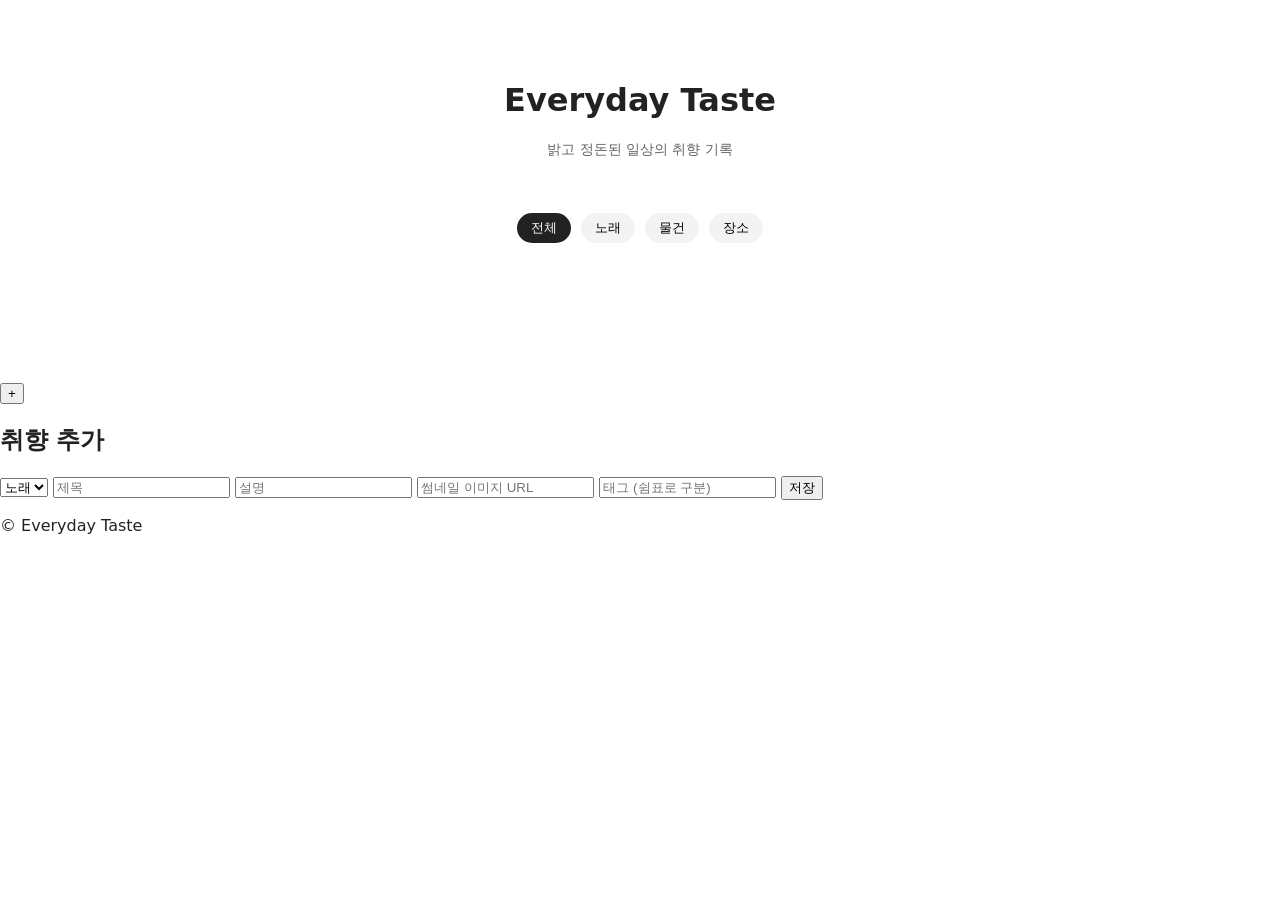
==== index.html @ 3a54d294 "Update index.html" ====
<!DOCTYPE html>
<html lang="ko">
<head>
  <meta charset="UTF-8" />
  <title>Everyday Taste</title>
  <meta name="viewport" content="width=device-width, initial-scale=1.0" />
  <link rel="stylesheet" href="style.css" />
</head>
<body>

<header>
  <h1>Everyday Taste</h1>
  <p class="subtitle">밝고 정돈된 일상의 취향 기록</p>
</header>

<main>

  <div class="filter-buttons">
    <button data-filter="all" class="active">전체</button>
    <button data-filter="music">노래</button>
    <button data-filter="item">물건</button>
    <button data-filter="place">장소</button>
  </div>

  <div class="tag-filters" id="tagFilters"></div>
  <div class="card-grid" id="cardGrid"></div>
<button id="addButton">+</button>

<div id="addModal" class="modal hidden">
  <div class="modal-content">
    <h2>취향 추가</h2>

    <select id="typeInput">
      <option value="music">노래</option>
      <option value="item">물건</option>
      <option value="place">장소</option>
    </select>

    <input id="titleInput" placeholder="제목" />
    <input id="descInput" placeholder="설명" />
    <input id="thumbInput" placeholder="썸네일 이미지 URL" />
    <input id="tagsInput" placeholder="태그 (쉼표로 구분)" />

    <button id="saveTaste">저장</button>
  </div>
</div>

</main>

<footer>
  <p>© Everyday Taste</p>
</footer>

<script src="script.js"></script>
</body>
</html>
---- style.css ----
* {
  box-sizing: border-box;
}

body {
  margin: 0;
  font-family: system-ui, sans-serif;
  background: #ffffff;
  color: #222;
}

header {
  text-align: center;
  padding: 60px 20px 40px;
}

.subtitle {
  color: #666;
  font-size: 14px;
}

.filter-buttons,
.tag-filters {
  display: flex;
  justify-content: center;
  gap: 10px;
  flex-wrap: wrap;
  margin-bottom: 30px;
}

.filter-buttons button,
.tag-filters button {
  border: none;
  padding: 6px 14px;
  border-radius: 20px;
  background: #f3f3f3;
  cursor: pointer;
  font-size: 13px;
}

button.active {
  background: #222;
  color: #fff;
}

.card-grid {
  max-width: 1000px;
  margin: 0 auto;
  padding: 0 20px 80px;
  display: grid;
  grid-template-columns: repeat(auto-fill, minmax(220px, 1fr));
  gap: 30px;
}

.card {
  background: #fafafa;
  border-radius: 16px;
  padding: 16px;
  cursor: pointer;
}

.card img {
  width: 100%;
  aspect-ratio: 1 / 1;
  object-fit: cover;
  border-radius: 12px;
}

.card h3 {
  margin: 12px 0 6px;
  font-size: 15px;
}

.card p {
  margin: 0;
  font-size: 13px;
  color: #555;
}

.tags span {
  font-size: 12px;
  color: #777;
  margin-right: 6px;
}
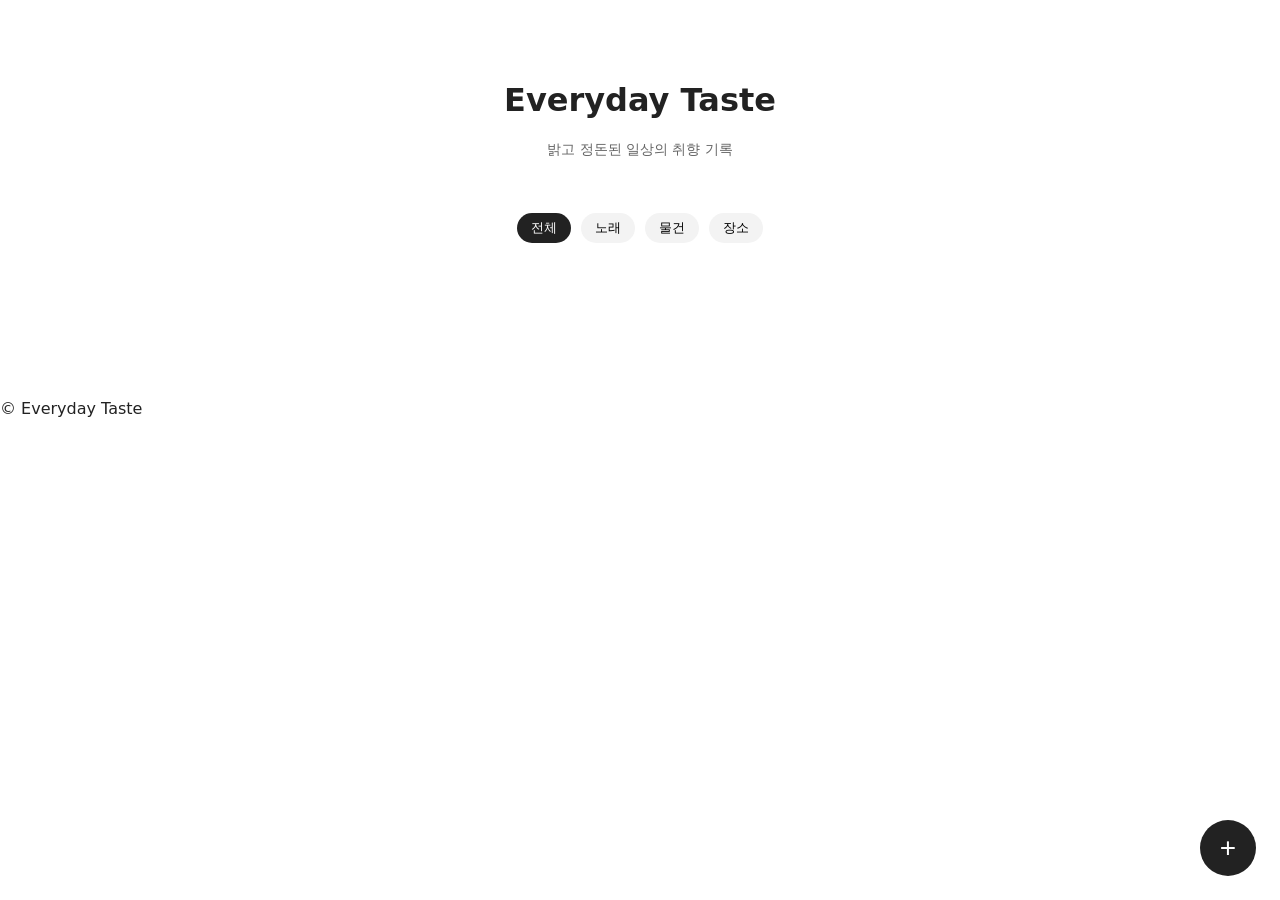
==== commit 0217ecd8: "Update index.html" ====
--- a/index.html
+++ b/index.html
@@ -55,3 +55,4 @@
 </body>
 </html>
 
+
--- a/style.css
+++ b/style.css
@@ -82,3 +82,45 @@
   color: #777;
   margin-right: 6px;
 }
+#addButton {
+  position: fixed;
+  right: 24px;
+  bottom: 24px;
+  width: 56px;
+  height: 56px;
+  border-radius: 50%;
+  border: none;
+  background: #222;
+  color: white;
+  font-size: 28px;
+  cursor: pointer;
+}
+
+.modal {
+  position: fixed;
+  inset: 0;
+  background: rgba(0,0,0,0.4);
+  display: flex;
+  justify-content: center;
+  align-items: center;
+}
+
+.hidden {
+  display: none;
+}
+
+.modal-content {
+  background: white;
+  padding: 24px;
+  border-radius: 16px;
+  width: 300px;
+  display: flex;
+  flex-direction: column;
+  gap: 10px;
+}
+
+.modal-content input,
+.modal-content select {
+  padding: 8px;
+  font-size: 14px;
+}
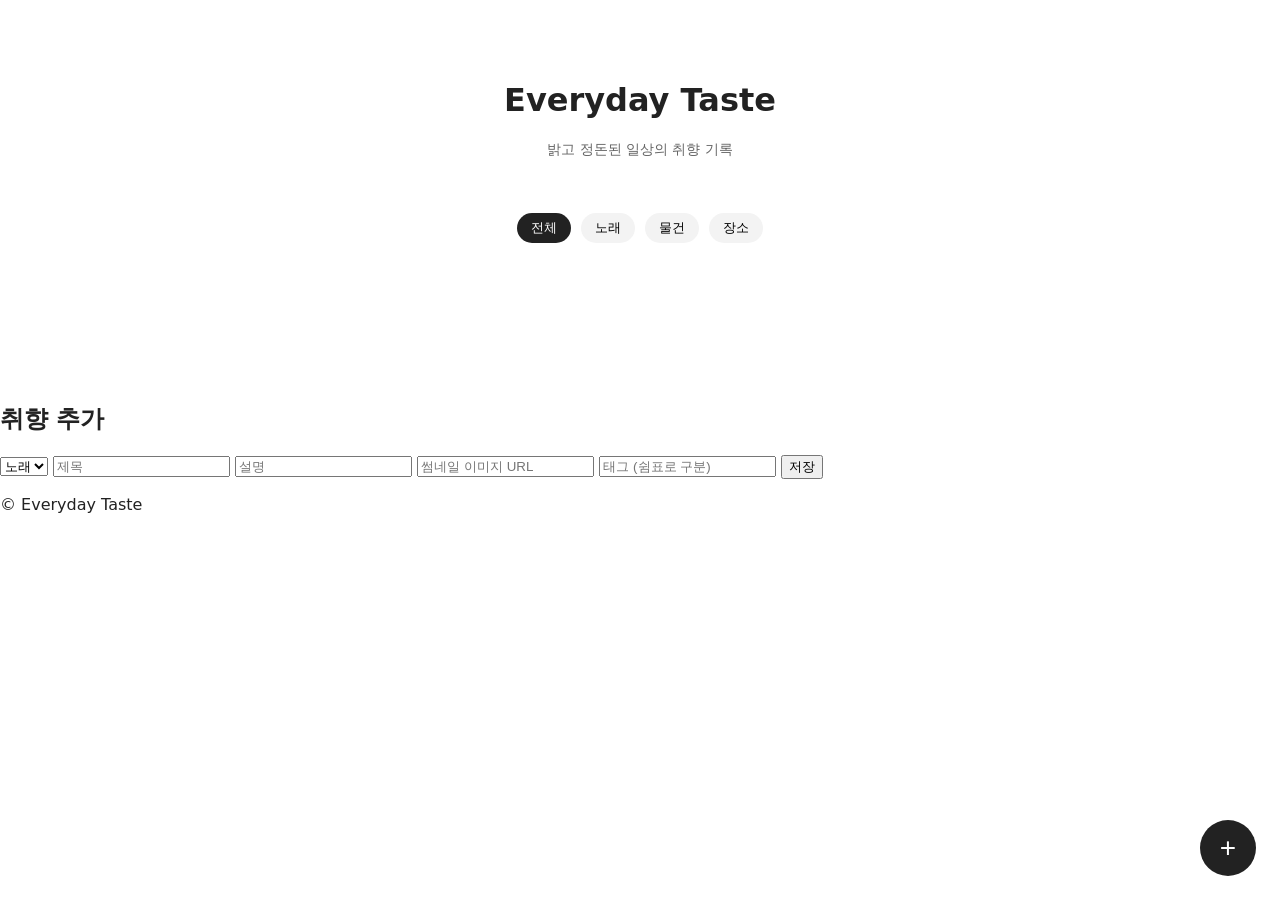
==== commit 22baef5b: "Update index.html" ====
--- a/index.html
+++ b/index.html
@@ -24,10 +24,19 @@
 
   <div class="tag-filters" id="tagFilters"></div>
   <div class="card-grid" id="cardGrid"></div>
-<button id="addButton">+</button>
+
+  <button id="addButton">+</button>
 
 <div id="addModal" class="modal hidden">
   <div class="modal-content">
+    <select id="typeInput"></select>
+    <input id="titleInput">
+    <input id="descInput">
+    <input id="thumbInput">
+    <input id="tagsInput">
+    <button id="saveTaste">저장</button>
+  </div>
+</div>
     <h2>취향 추가</h2>
 
     <select id="typeInput">
@@ -54,5 +63,3 @@
 <script src="script.js"></script>
 </body>
 </html>
-
-
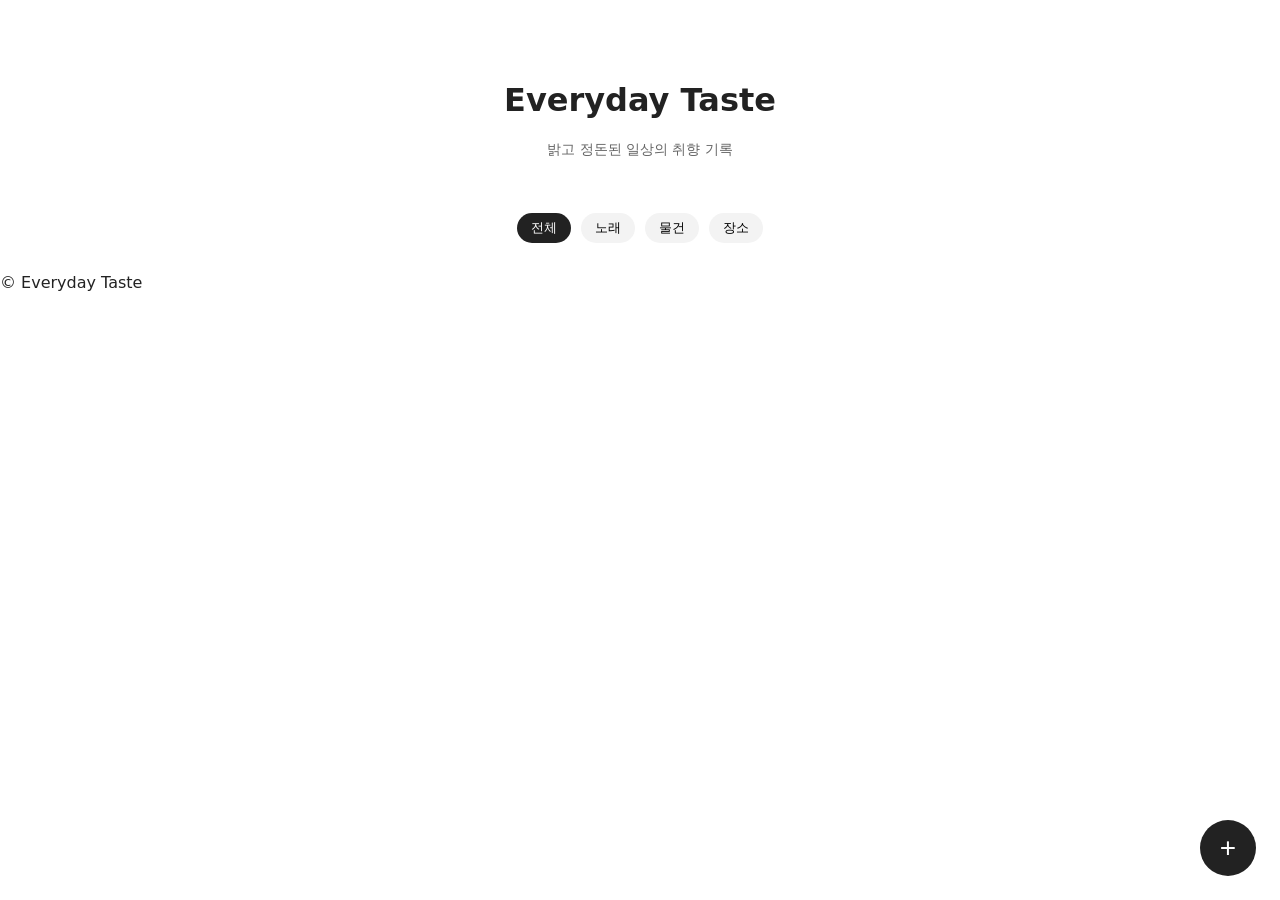
==== commit 88c3f346: "Update index.html" ====
--- a/index.html
+++ b/index.html
@@ -22,37 +22,30 @@
     <button data-filter="place">장소</button>
   </div>
 
-  <div class="tag-filters" id="tagFilters"></div>
-  <div class="card-grid" id="cardGrid"></div>
+  <div id="tagFilters"></div>
+  <div id="cardGrid"></div>
 
   <button id="addButton">+</button>
 
-<div id="addModal" class="modal hidden">
-  <div class="modal-content">
-    <select id="typeInput"></select>
-    <input id="titleInput">
-    <input id="descInput">
-    <input id="thumbInput">
-    <input id="tagsInput">
-    <button id="saveTaste">저장</button>
+  <!-- 모달 -->
+  <div id="addModal" class="modal hidden">
+    <div class="modal-content">
+      <h2>취향 추가</h2>
+
+      <select id="typeInput">
+        <option value="music">노래</option>
+        <option value="item">물건</option>
+        <option value="place">장소</option>
+      </select>
+
+      <input id="titleInput" placeholder="제목" />
+      <input id="descInput" placeholder="설명" />
+      <input id="thumbInput" placeholder="썸네일 이미지 URL" />
+      <input id="tagsInput" placeholder="태그 (쉼표로 구분)" />
+
+      <button id="saveTaste">저장</button>
+    </div>
   </div>
-</div>
-    <h2>취향 추가</h2>
-
-    <select id="typeInput">
-      <option value="music">노래</option>
-      <option value="item">물건</option>
-      <option value="place">장소</option>
-    </select>
-
-    <input id="titleInput" placeholder="제목" />
-    <input id="descInput" placeholder="설명" />
-    <input id="thumbInput" placeholder="썸네일 이미지 URL" />
-    <input id="tagsInput" placeholder="태그 (쉼표로 구분)" />
-
-    <button id="saveTaste">저장</button>
-  </div>
-</div>
 
 </main>
 
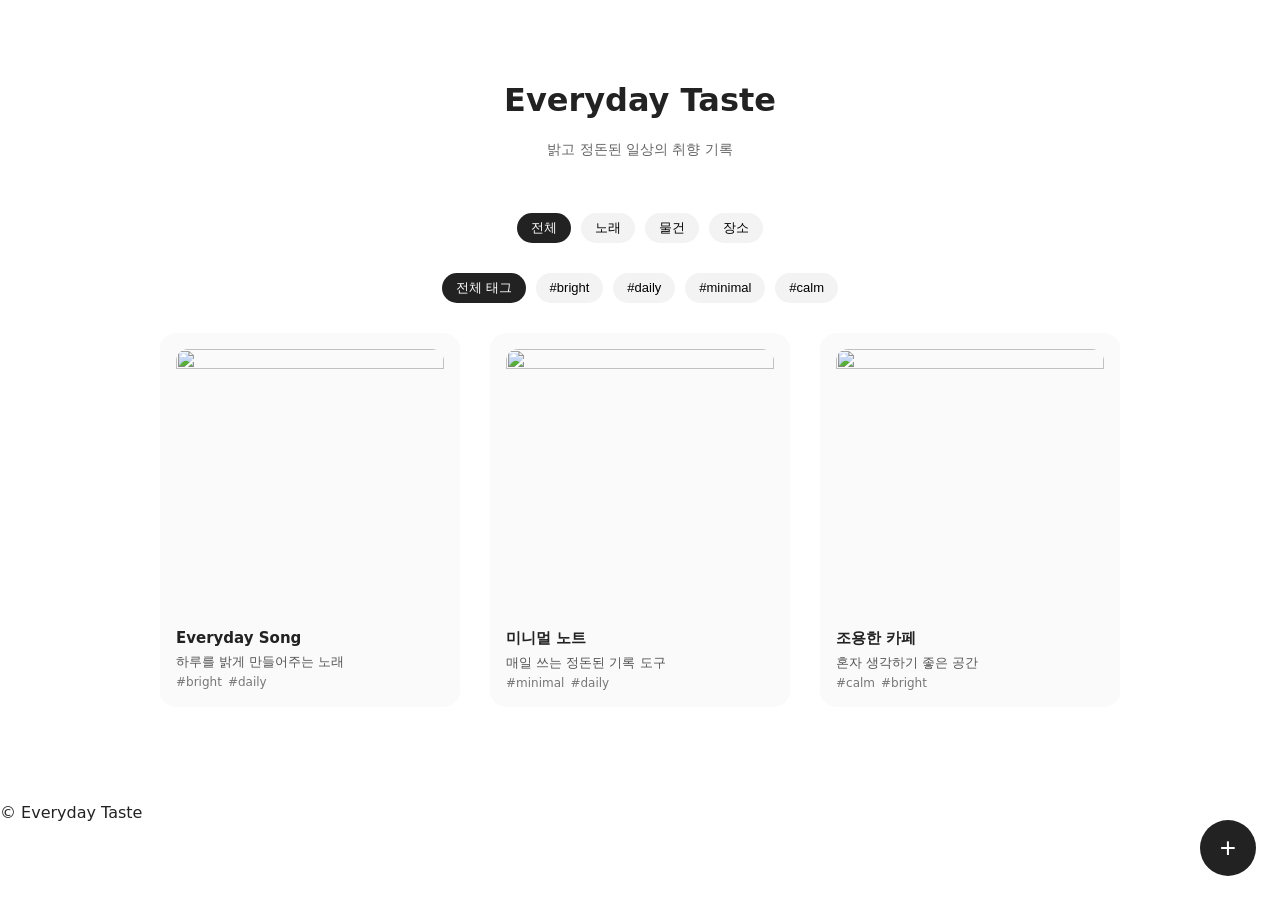
==== commit 7510725d: "Update index.html" ====
--- a/index.html
+++ b/index.html
@@ -14,7 +14,6 @@
 </header>
 
 <main>
-
   <div class="filter-buttons">
     <button data-filter="all" class="active">전체</button>
     <button data-filter="music">노래</button>
@@ -22,12 +21,12 @@
     <button data-filter="place">장소</button>
   </div>
 
-  <div id="tagFilters"></div>
-  <div id="cardGrid"></div>
+  <div id="tagFilters" class="tag-filters"></div>
+  <div id="cardGrid" class="card-grid"></div>
 
   <button id="addButton">+</button>
 
-  <!-- 모달 -->
+  <!-- 추가 모달 -->
   <div id="addModal" class="modal hidden">
     <div class="modal-content">
       <h2>취향 추가</h2>
@@ -46,7 +45,6 @@
       <button id="saveTaste">저장</button>
     </div>
   </div>
-
 </main>
 
 <footer>
--- a/style.css
+++ b/style.css
@@ -5,7 +5,7 @@
 body {
   margin: 0;
   font-family: system-ui, sans-serif;
-  background: #ffffff;
+  background: #fff;
   color: #222;
 }
 
@@ -82,6 +82,8 @@
   color: #777;
   margin-right: 6px;
 }
+
+/* + 버튼 */
 #addButton {
   position: fixed;
   right: 24px;
@@ -91,11 +93,13 @@
   border-radius: 50%;
   border: none;
   background: #222;
-  color: white;
+  color: #fff;
   font-size: 28px;
   cursor: pointer;
+  z-index: 500;
 }
 
+/* 모달 */
 .modal {
   position: fixed;
   inset: 0;
@@ -103,9 +107,10 @@
   display: flex;
   justify-content: center;
   align-items: center;
+  z-index: 1000;
 }
 
-.hidden {
+.modal.hidden {
   display: none;
 }
 
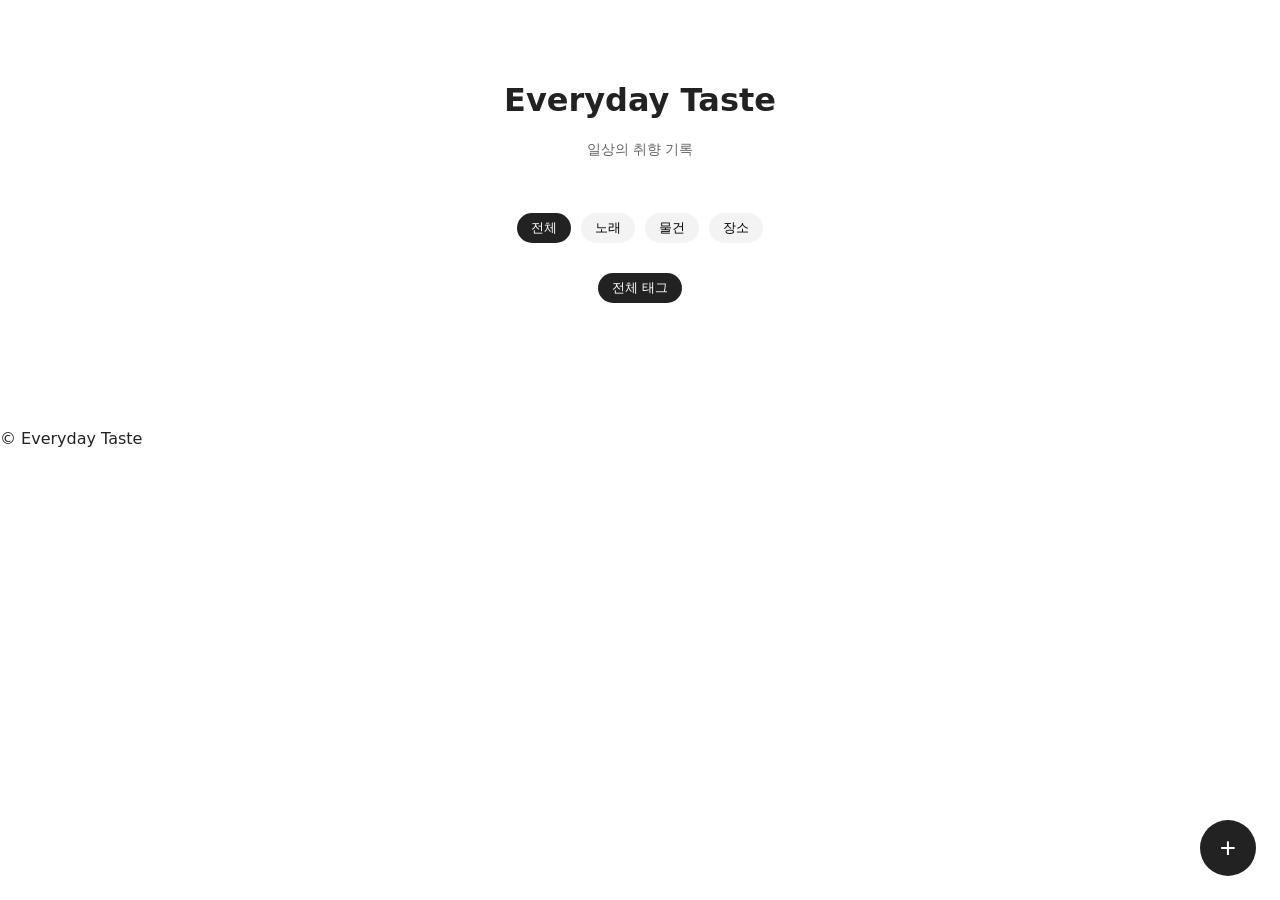
==== commit 87f4f4e9: "Update index.html" ====
--- a/index.html
+++ b/index.html
@@ -10,10 +10,11 @@
 
 <header>
   <h1>Everyday Taste</h1>
-  <p class="subtitle">밝고 정돈된 일상의 취향 기록</p>
+  <p class="subtitle">일상의 취향 기록</p>
 </header>
 
 <main>
+
   <div class="filter-buttons">
     <button data-filter="all" class="active">전체</button>
     <button data-filter="music">노래</button>
@@ -21,31 +22,32 @@
     <button data-filter="place">장소</button>
   </div>
 
-  <div id="tagFilters" class="tag-filters"></div>
-  <div id="cardGrid" class="card-grid"></div>
+  <div class="tag-filters" id="tagFilters"></div>
+  <div class="card-grid" id="cardGrid"></div>
 
-  <button id="addButton">+</button>
+</main>
 
-  <!-- 추가 모달 -->
-  <div id="addModal" class="modal hidden">
-    <div class="modal-content">
-      <h2>취향 추가</h2>
+<button id="addButton">+</button>
 
-      <select id="typeInput">
-        <option value="music">노래</option>
-        <option value="item">물건</option>
-        <option value="place">장소</option>
-      </select>
+<!-- 모달 -->
+<div id="addModal" class="modal hidden">
+  <div class="modal-content">
+    <h2 id="modalTitle">취향 추가</h2>
 
-      <input id="titleInput" placeholder="제목" />
-      <input id="descInput" placeholder="설명" />
-      <input id="thumbInput" placeholder="썸네일 이미지 URL" />
-      <input id="tagsInput" placeholder="태그 (쉼표로 구분)" />
+    <select id="typeInput">
+      <option value="music">노래</option>
+      <option value="item">물건</option>
+      <option value="place">장소</option>
+    </select>
 
-      <button id="saveTaste">저장</button>
-    </div>
+    <input id="titleInput" placeholder="제목" />
+    <input id="descInput" placeholder="설명" />
+    <input id="thumbInput" placeholder="썸네일 이미지 URL" />
+    <input id="tagsInput" placeholder="태그 (쉼표로 구분)" />
+
+    <button id="saveTaste">저장</button>
   </div>
-</main>
+</div>
 
 <footer>
   <p>© Everyday Taste</p>
@@ -54,3 +56,4 @@
 <script src="script.js"></script>
 </body>
 </html>
+
--- a/style.css
+++ b/style.css
@@ -129,3 +129,76 @@
   padding: 8px;
   font-size: 14px;
 }
+/* ===== 클릭 차단 완전 제거 패치 ===== */
+
+.modal {
+  z-index: 1000;
+}
+
+.modal.hidden {
+  display: none;
+  pointer-events: none;
+}
+
+/* 혹시 모를 전체 덮는 요소 차단 */
+body > * {
+  pointer-events: auto;
+}
+.card-actions {
+  position: absolute;
+  top: 10px;
+  right: 10px;
+  display: flex;
+  gap: 6px;
+}
+
+.edit-btn {
+  border: none;
+  padding: 4px 8px;
+  font-size: 12px;
+  border-radius: 12px;
+  cursor: pointer;
+  background: #fff;
+}
+
+.delete-btn {
+  border: none;
+  width: 22px;
+  height: 22px;
+  border-radius: 50%;
+  background: rgba(0,0,0,0.6);
+  color: white;
+  cursor: pointer;
+}
+
+.card {
+  position: relative;
+}
+/* ===== 상세 페이지 (detail.html) ===== */
+
+.detail {
+  max-width: 600px;
+  margin: 40px auto;
+  padding: 0 20px;
+}
+
+.detail img {
+  width: 100%;
+  border-radius: 16px;
+  margin-bottom: 20px;
+}
+
+.detail h2 {
+  margin-bottom: 10px;
+}
+
+.detail p {
+  color: #555;
+  line-height: 1.6;
+}
+
+#detailTags span {
+  margin-right: 8px;
+  font-size: 13px;
+  color: #777;
+}
